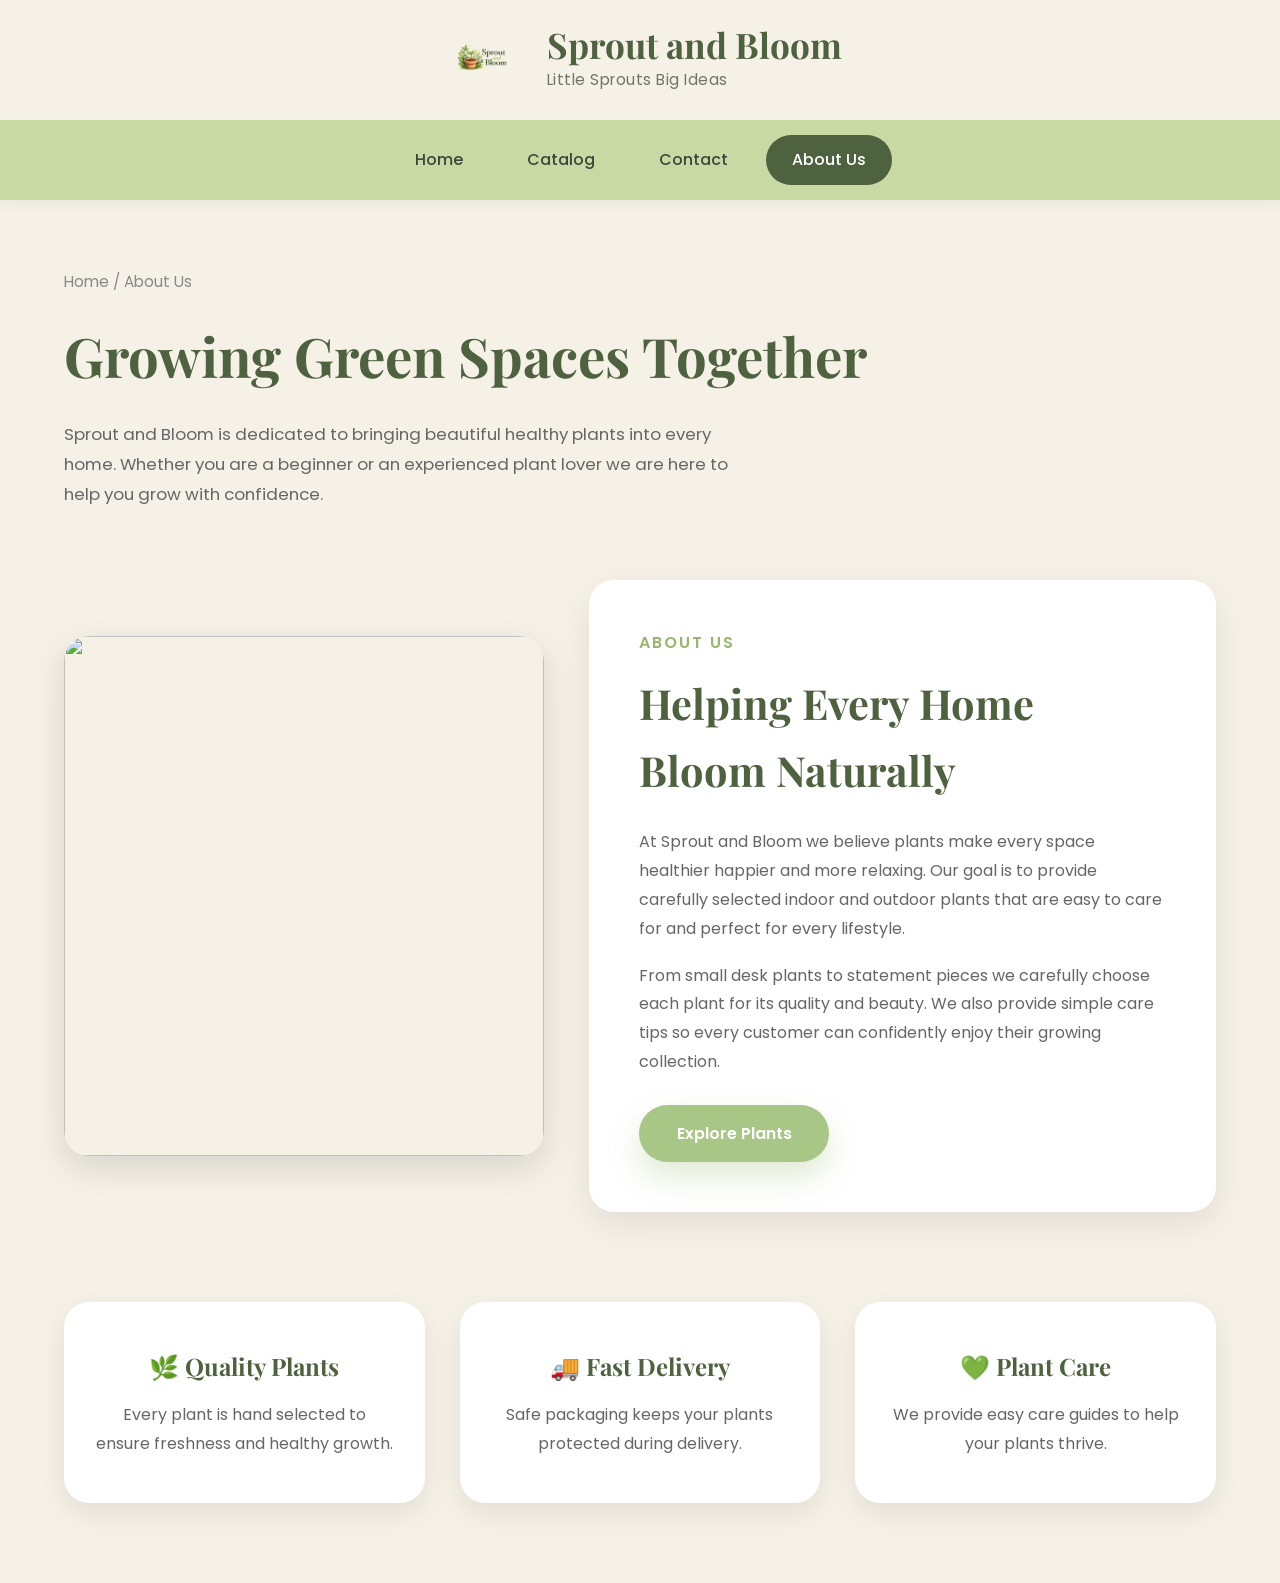
==== about.html @ 748f3b3f "Chaged the layout of about page" ====
<!DOCTYPE html>
<html lang="en">
<head>
    <meta charset="UTF-8">
    <meta name="viewport" content="width=device-width, initial-scale=1.0">
    <title>About Us | Sprout and Bloom</title>
    <link rel="stylesheet" href="about.css">
    <link href="https://fonts.googleapis.com/css2?family=Poppins:wght@300;400;500;600&family=Playfair+Display:wght@600;700&display=swap" rel="stylesheet">
</head>
<body>

<header>
    <div class="top-header">
        <div class="logo">
            <img src="pic/LOGO.png" alt="Sprout and Bloom Logo"> 
            <div>
                <h1>Sprout and Bloom</h1>
                <p>Little Sprouts Big Ideas</p>
            </div>
        </div>
    </div>

    <nav>
        <a href="index.html">Home</a>
        <a href="catalog.html">Catalog</a>
        <a href="contact.html">Contact</a>
        <a href="#" class="active">About Us</a>
    </nav>
</header>

<section class="hero">
    <div class="breadcrumb">
        Home / About Us
    </div>

    <h2>Growing Green Spaces Together</h2>

    <p>
        Sprout and Bloom is dedicated to bringing beautiful healthy plants
        into every home. Whether you are a beginner or an experienced plant
        lover we are here to help you grow with confidence.
    </p>
</section>

<section class="about">

    <div class="image">
        <img src="images/about.jpg" alt="">
    </div>

    <div class="content">
        <span>ABOUT US</span>

        <h2>Helping Every Home Bloom Naturally</h2>

        <p>
            At Sprout and Bloom we believe plants make every space healthier
            happier and more relaxing. Our goal is to provide carefully selected
            indoor and outdoor plants that are easy to care for and perfect for
            every lifestyle.
        </p>

        <p>
            From small desk plants to statement pieces we carefully choose each
            plant for its quality and beauty. We also provide simple care tips
            so every customer can confidently enjoy their growing collection.
        </p>

        <a href="catalog.html" class="btn">
            Explore Plants
        </a>

    </div>

</section>

<section class="features">

    <div class="card">
        <h3>🌿 Quality Plants</h3>
        <p>
            Every plant is hand selected to ensure freshness and healthy growth.
        </p>
    </div>

    <div class="card">
        <h3>🚚 Fast Delivery</h3>
        <p>
            Safe packaging keeps your plants protected during delivery.
        </p>
    </div>

    <div class="card">
        <h3>💚 Plant Care</h3>
        <p>
            We provide easy care guides to help your plants thrive.
        </p>
    </div>

</section>

</body>
</html>
---- about.css ----
/* ========== RESET ========== */
*{
    margin:0;
    padding:0;
    box-sizing:border-box;
}

html{
    scroll-behavior:smooth;
}

body{
    font-family:'Poppins', sans-serif;
    background:#F5F1E7;
    color:#40453B;
    line-height:1.6;
}

a{
    text-decoration:none;
    color:inherit;
}

img{
    display:block;
    max-width:100%;
}

button{
    border:none;
    outline:none;
    cursor:pointer;
    font-family:'Poppins', sans-serif;
}

/* ========== HEADER ========== */
header{
    width:100%;
    position:sticky;
    top:0;
    z-index:1000;
    background:rgba(245,241,231,.95);
    backdrop-filter:blur(10px);
    box-shadow:0 3px 15px rgba(0,0,0,.05);
}

.top-header{
    height:120px;
    display:flex;
    align-items:center;
    justify-content:center;
    padding:0 40px;
}

.logo{
    display:flex;
    align-items:center;
    gap:18px;
}

.logo img{
    width:90px;
    height:auto;
}

.logo h1{
    font-family:'Playfair Display', serif;
    font-size:2.2rem;
    font-weight:700;
    color:#4E6240;
    line-height:1;
}

.logo p{
    margin-top:6px;
    font-size:.95rem;
    color:#6D7764;
    letter-spacing:.5px;
}

/* ========== NAVIGATION ========== */
nav{
    width:100%;
    background:#C9D9A4;
    display:flex;
    justify-content:center;
    align-items:center;
    gap:12px;
    padding:15px 0;
    flex-wrap:wrap;
}

nav a{
    padding:12px 26px;
    border-radius:30px;
    font-weight:500;
    transition:.3s;
    color:#40453B;
}

nav a:hover{
    background:#B5C98C;
}

nav .active{
    background:#4E6240;
    color:#fff;
}

/* ========== HERO ========== */
.hero{
    width:90%;
    max-width:1300px;
    margin:70px auto;
}

.breadcrumb{
    color:#7B7B7B;
    margin-bottom:20px;
    font-size:.95rem;
}

.hero h2{
    font-family:'Playfair Display',serif;
    font-size:3.4rem;
    color:#4E6240;
    margin-bottom:20px;
}

.hero p{
    width:60%;
    color:#666;
    font-size:1.05rem;
    line-height:1.8;
}

.breadcrumb{
    color:#888;
    margin-bottom:18px;
    font-size:.95rem;
}

.about{
    width:90%;
    max-width:1300px;
    margin:60px auto 90px;
    display:grid;
    grid-template-columns:480px 1fr;
    gap:45px;
    align-items:center;
}

.image img{
    width:100%;
    height:520px;
    object-fit:cover;
    border-radius:25px;
    box-shadow:0 10px 30px rgba(0,0,0,.08);
}

.content{
    background:#FFFDF8;
    padding:45px;
    border-radius:25px;
    box-shadow:0 10px 30px rgba(0,0,0,.08);
}

.content span{
    color:#A8C686;
    font-weight:600;
    letter-spacing:2px;
}

.content h2{
    font-family:'Playfair Display',serif;
    font-size:2.5rem;
    color:#4E6240;
    margin:15px 0 25px;
}

.content p{
    color:#666;
    line-height:1.8;
    margin-bottom:18px;
}

.btn{
    display:inline-block;
    margin-top:10px;
    padding:16px 35px;
    background:#A8C686;
    color:white;
    border-radius:40px;
    font-weight:500;
    transition:.3s;
}

.btn:hover{
    background:#8FAE69;
}

.image img{
    width:100%;
    height:520px;
    object-fit:cover;
    border-radius:25px;
    box-shadow:0 12px 35px rgba(0,0,0,.12);
}

.content{
    background:white;
    padding:50px;
    border-radius:25px;
    box-shadow:0 12px 35px rgba(0,0,0,.08);
}

.content span{
    color:#98B76D;
    font-weight:600;
    letter-spacing:2px;
}

.content h2{
    font-family:'Playfair Display',serif;
    font-size:2.6rem;
    margin:15px 0 25px;
    color:#4E6240;
}

.content p{
    color:#666;
    line-height:1.8;
    margin-bottom:18px;
}

.btn{
    display:inline-block;
    margin-top:15px;
    background:#A8C686;
    color:white;
    padding:16px 35px;
    border-radius:40px;
    transition:.3s;
    font-weight:500;
}

.btn:hover{
    background:#8FAE69;
}

.btn{
    display:inline-block;
    width:190px;
    text-align:center;
    padding:16px 22px;
    margin-top:10px;
    border-radius:40px;
    background:#A8C686;
    color:#fff;
    font-size:1rem;
    font-weight:600;
    box-shadow:0 15px 30px rgba(168,198,134,.35);
    transition:.35s;
}

.btn:hover{
    transform:translateY(-4px);
    background:#8FAE69;
    box-shadow:0 18px 35px rgba(143,174,105,.4);
}

/* ========== FEATURES ========== */
.features{
    width:90%;
    max-width:1300px;
    margin:80px auto;
    display:grid;
    grid-template-columns:repeat(3,1fr);
    gap:35px;
}

.card{
    background:white;
    border-radius:25px;
    padding:45px 30px;
    text-align:center;
    box-shadow:0 10px 30px rgba(0,0,0,.08);
    transition:.3s;
}

.card:hover{
    transform:translateY(-8px);
}

.card h3{
    color:#4E6240;
    font-size:1.5rem;
    margin-bottom:15px;
    font-family:'Playfair Display',serif;
}

.card p{
    color:#666;
    line-height:1.8;
}

@media(max-width:900px){

.about{
    grid-template-columns:1fr;
}

.hero p{
    width:100%;
}

.features{
    grid-template-columns:1fr;
}

.content{
    padding:35px;
}

.hero h2{
    font-size:2.6rem;
}

.content h2{
    font-size:2.2rem;
}

}
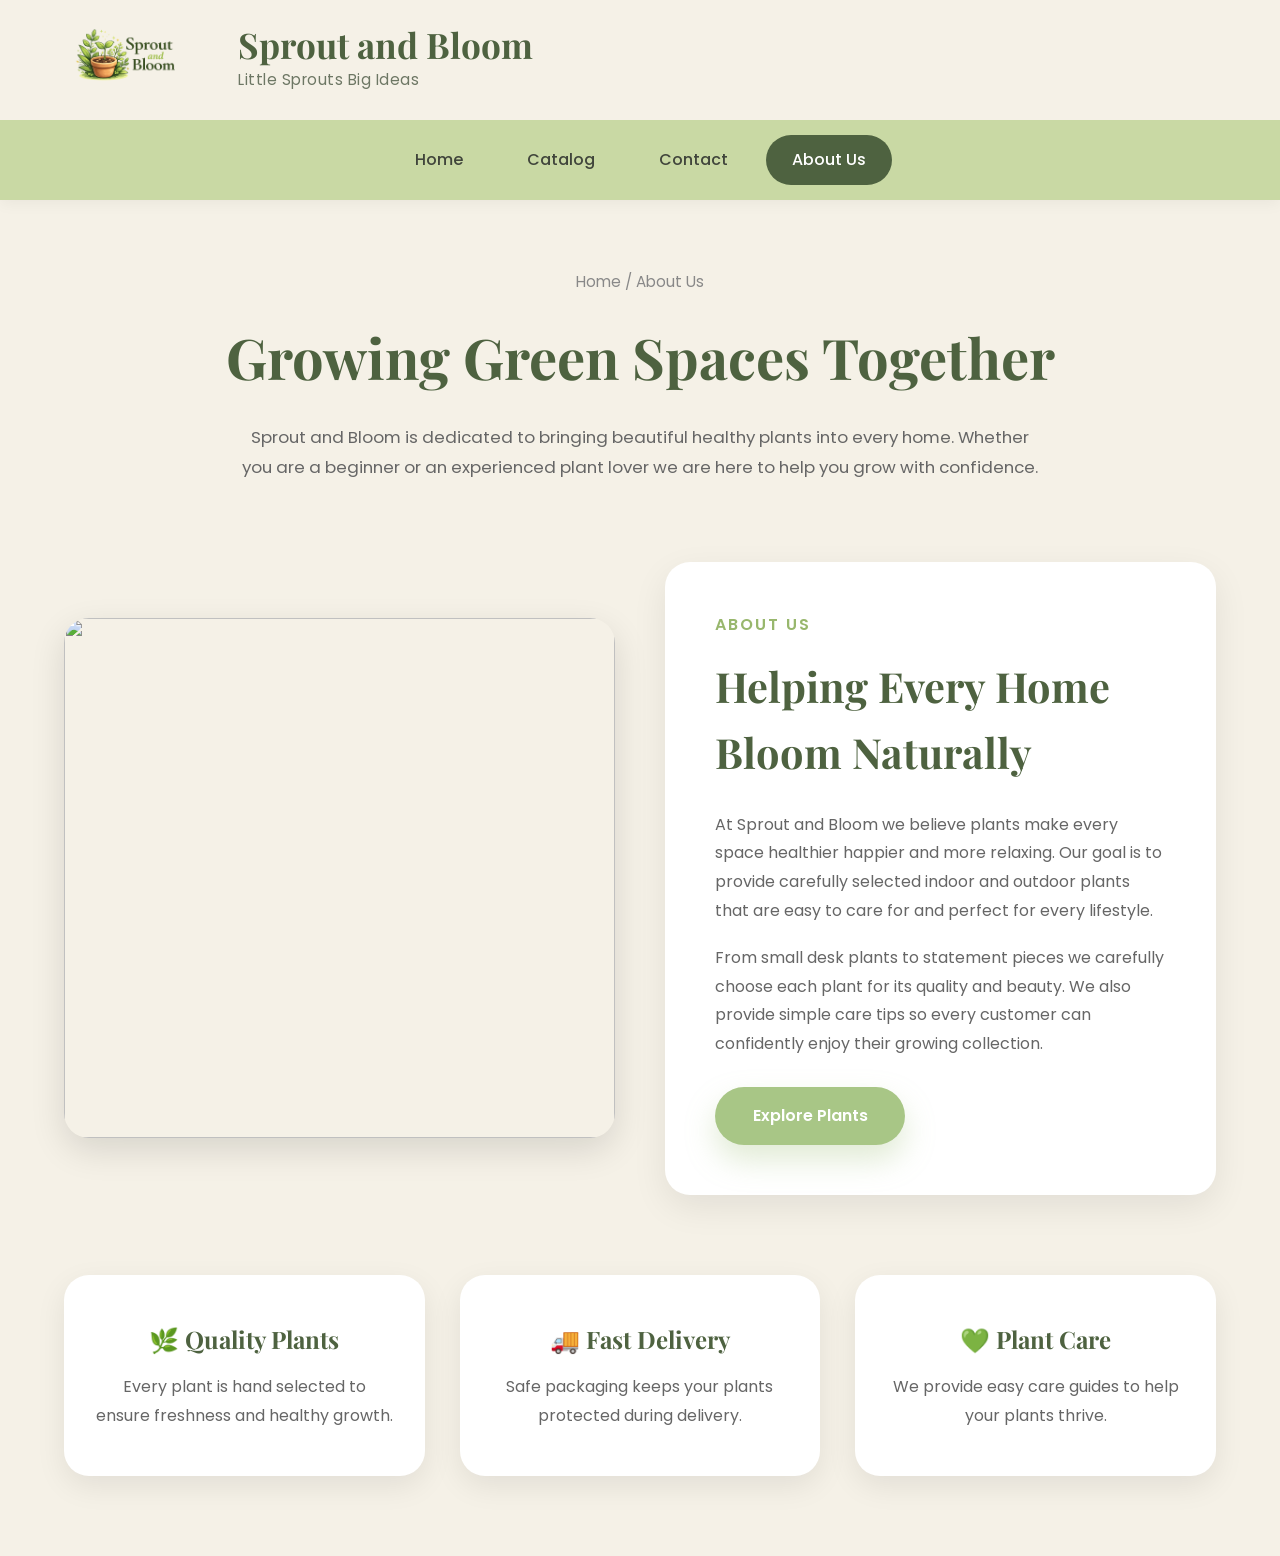
==== commit ffcecd41: "resave" ====
--- a/about.html
+++ b/about.html
@@ -24,8 +24,9 @@
         <a href="index.html">Home</a>
         <a href="catalog.html">Catalog</a>
         <a href="contact.html">Contact</a>
-        <a href="#" class="active">About Us</a>
+        <a href="about.html" class="active">About Us</a>
     </nav>
+    
 </header>
 
 <section class="hero">
--- a/about.css
+++ b/about.css
@@ -44,12 +44,13 @@
     box-shadow:0 3px 15px rgba(0,0,0,.05);
 }
 
-.top-header{
-    height:120px;
-    display:flex;
-    align-items:center;
-    justify-content:center;
-    padding:0 40px;
+.top-header {               /* adjusted the logo size */
+    height: 120px;          
+    display: flex;
+    align-items: center;
+    justify-content: space-between;
+    overflow: hidden;       
+    padding: 0 40px;
 }
 
 .logo{
@@ -58,9 +59,9 @@
     gap:18px;
 }
 
-.logo img{
-    width:90px;
-    height:auto;
+.logo img {  /* adjusted the logo size */
+    width: 180px;
+    height: auto;
 }
 
 .logo h1{
@@ -110,25 +111,21 @@
 /* ========== HERO ========== */
 .hero{
     width:90%;
-    max-width:1300px;
+    max-width:1200px;
     margin:70px auto;
-}
-
-.breadcrumb{
-    color:#7B7B7B;
-    margin-bottom:20px;
-    font-size:.95rem;
+    text-align:center;
 }
 
 .hero h2{
     font-family:'Playfair Display',serif;
-    font-size:3.4rem;
+    font-size:3.5rem;
     color:#4E6240;
     margin-bottom:20px;
 }
 
 .hero p{
-    width:60%;
+    width:70%;
+    margin:auto;
     color:#666;
     font-size:1.05rem;
     line-height:1.8;
@@ -143,60 +140,11 @@
 .about{
     width:90%;
     max-width:1300px;
-    margin:60px auto 90px;
+    margin:80px auto;
     display:grid;
-    grid-template-columns:480px 1fr;
-    gap:45px;
+    grid-template-columns:1fr 1fr;
+    gap:50px;
     align-items:center;
-}
-
-.image img{
-    width:100%;
-    height:520px;
-    object-fit:cover;
-    border-radius:25px;
-    box-shadow:0 10px 30px rgba(0,0,0,.08);
-}
-
-.content{
-    background:#FFFDF8;
-    padding:45px;
-    border-radius:25px;
-    box-shadow:0 10px 30px rgba(0,0,0,.08);
-}
-
-.content span{
-    color:#A8C686;
-    font-weight:600;
-    letter-spacing:2px;
-}
-
-.content h2{
-    font-family:'Playfair Display',serif;
-    font-size:2.5rem;
-    color:#4E6240;
-    margin:15px 0 25px;
-}
-
-.content p{
-    color:#666;
-    line-height:1.8;
-    margin-bottom:18px;
-}
-
-.btn{
-    display:inline-block;
-    margin-top:10px;
-    padding:16px 35px;
-    background:#A8C686;
-    color:white;
-    border-radius:40px;
-    font-weight:500;
-    transition:.3s;
-}
-
-.btn:hover{
-    background:#8FAE69;
 }
 
 .image img{
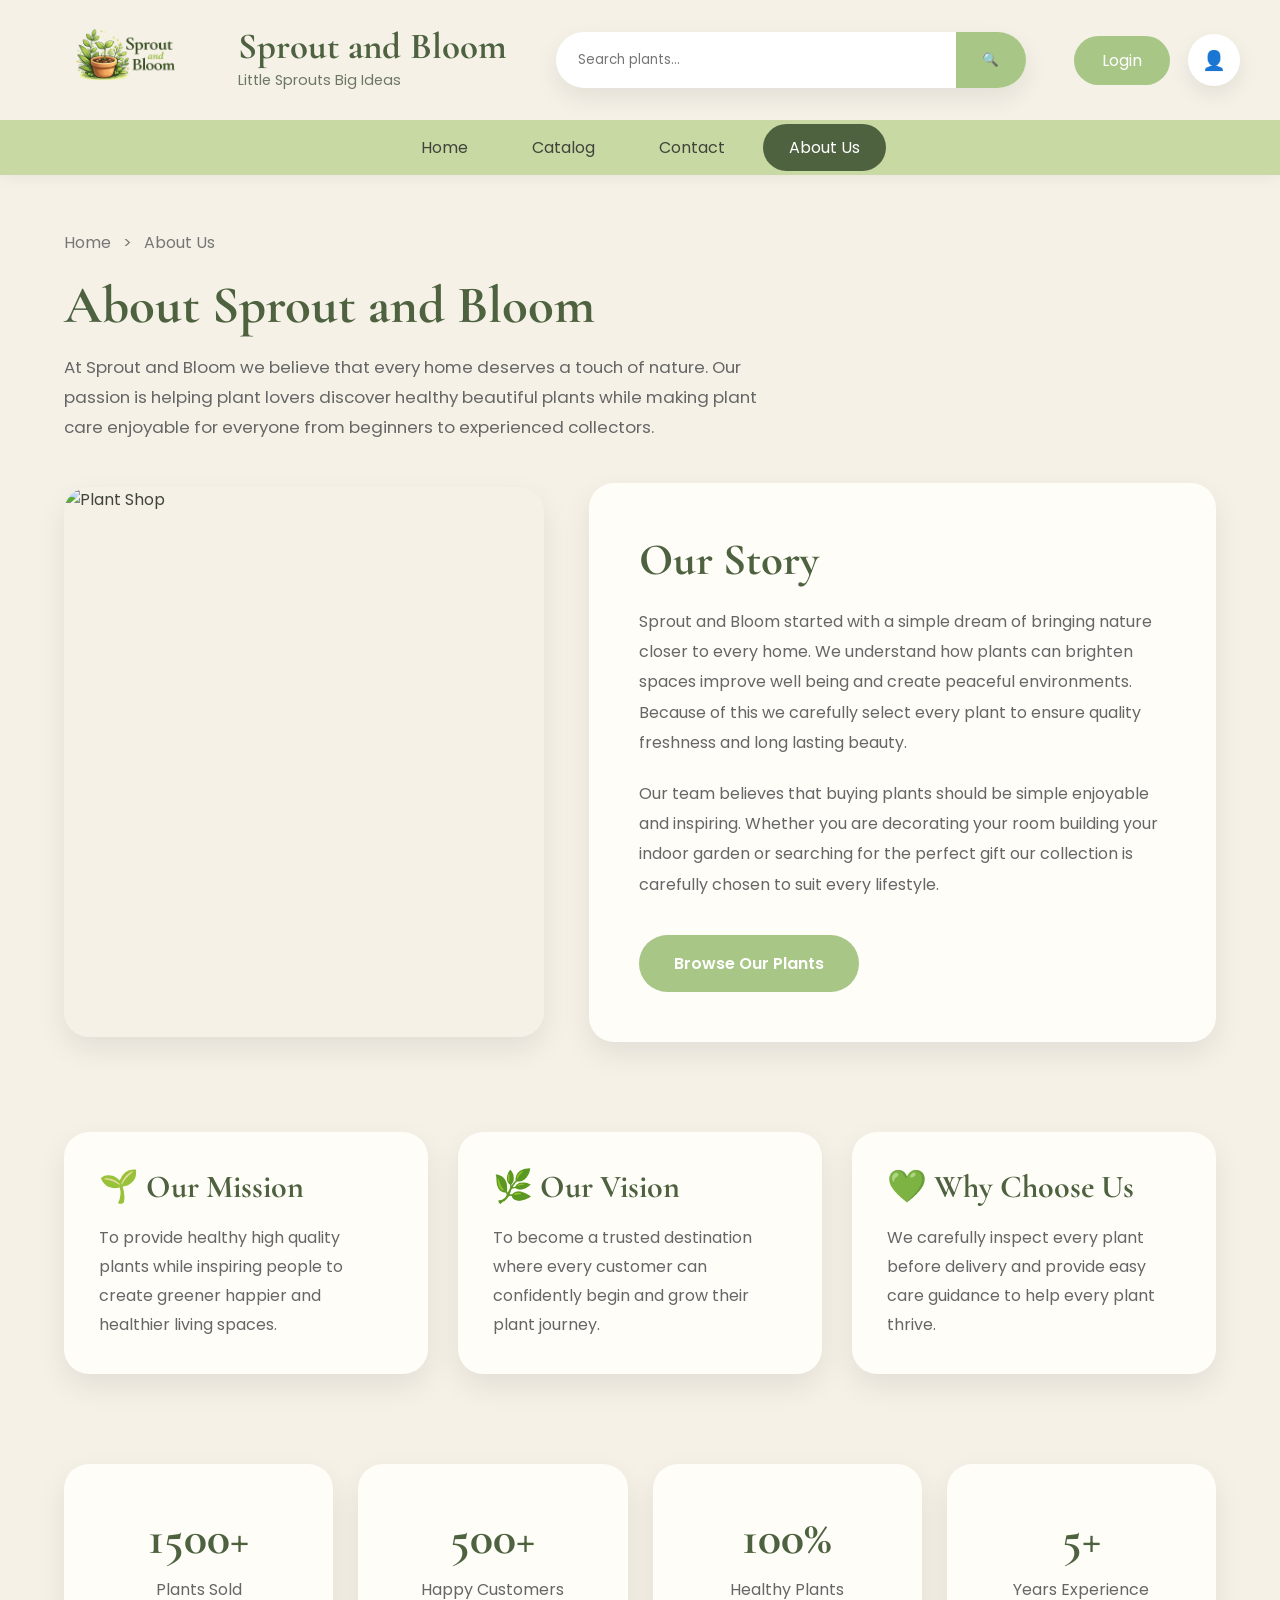
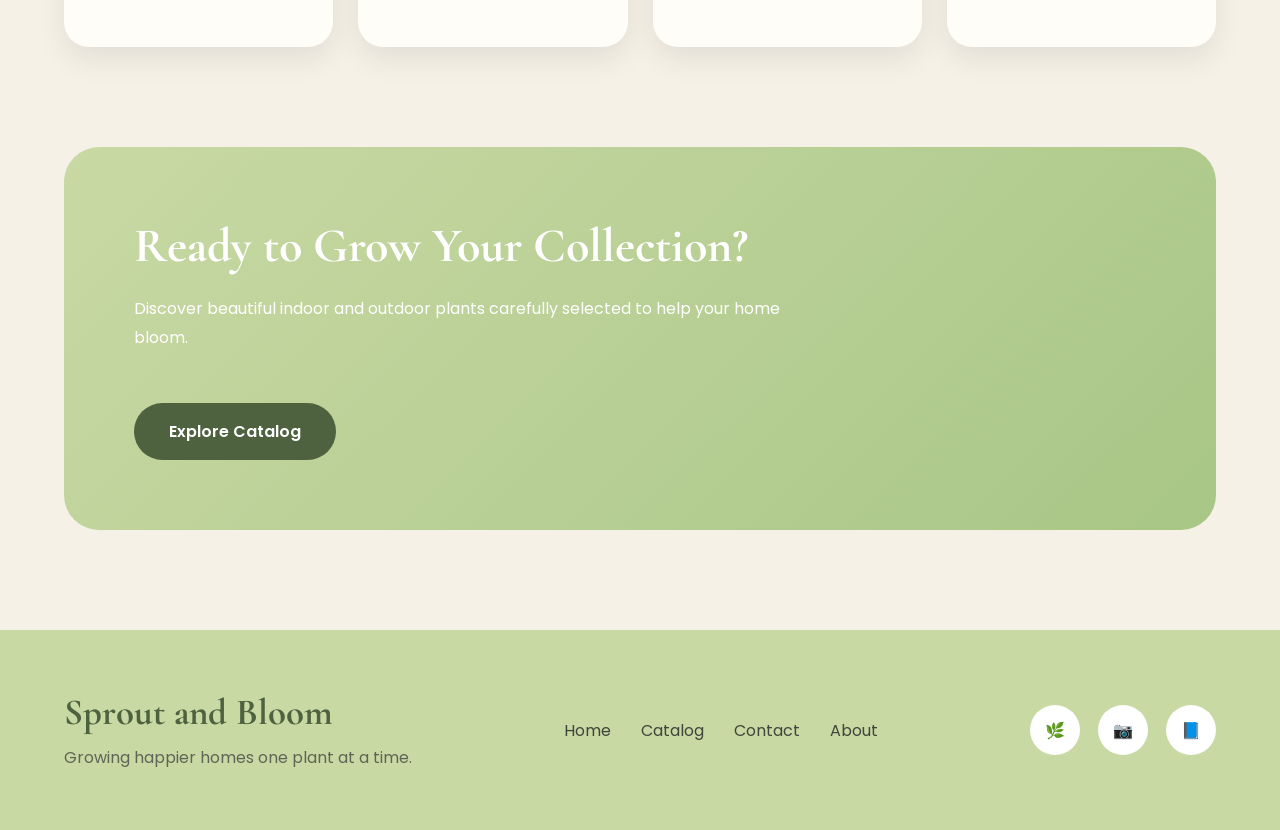
==== commit 5c5ca341: "edited the about us" ====
--- a/about.html
+++ b/about.html
@@ -1,104 +1,268 @@
 <!DOCTYPE html>
 <html lang="en">
 <head>
-    <meta charset="UTF-8">
-    <meta name="viewport" content="width=device-width, initial-scale=1.0">
-    <title>About Us | Sprout and Bloom</title>
-    <link rel="stylesheet" href="about.css">
-    <link href="https://fonts.googleapis.com/css2?family=Poppins:wght@300;400;500;600&family=Playfair+Display:wght@600;700&display=swap" rel="stylesheet">
+<meta charset="UTF-8">
+<meta name="viewport" content="width=device-width, initial-scale=1.0">
+
+<title>About Us | Sprout and Bloom</title>
+
+<link rel="preconnect" href="https://fonts.googleapis.com">
+<link rel="preconnect" href="https://fonts.gstatic.com" crossorigin>
+
+<link href="https://fonts.googleapis.com/css2?family=Cormorant+Garamond:wght@400;500;600;700&family=Poppins:wght@300;400;500;600&display=swap" rel="stylesheet">
+
+<link rel="stylesheet" href="about.css">
 </head>
+
 <body>
 
 <header>
-    <div class="top-header">
-        <div class="logo">
-            <img src="pic/LOGO.png" alt="Sprout and Bloom Logo"> 
-            <div>
-                <h1>Sprout and Bloom</h1>
-                <p>Little Sprouts Big Ideas</p>
-            </div>
-        </div>
-    </div>
-
-    <nav>
-        <a href="index.html">Home</a>
-        <a href="catalog.html">Catalog</a>
-        <a href="contact.html">Contact</a>
-        <a href="about.html" class="active">About Us</a>
-    </nav>
-    
+
+<div class="top-header">
+
+<div class="logo-section">
+<img src="pic/LOGO.png" alt="Logo">
+
+<div class="logo-text">
+<h1>Sprout and Bloom</h1>
+<p>Little Sprouts Big Ideas</p>
+</div>
+</div>
+
+<div class="search-container">
+<input type="text" placeholder="Search plants...">
+<button>🔍</button>
+</div>
+
+<div class="user-actions">
+<a href="#">Login</a>
+<button class="profile-btn">👤</button>
+</div>
+
+</div>
+
+<nav>
+
+<ul>
+
+<li><a href="index.html">Home</a></li>
+<li><a href="catalog.html">Catalog</a></li>
+<li><a href="contact.html">Contact</a></li>
+<li><a href="about.html" class="active">About Us</a></li>
+
+</ul>
+
+</nav>
+
 </header>
 
-<section class="hero">
-    <div class="breadcrumb">
-        Home / About Us
-    </div>
-
-    <h2>Growing Green Spaces Together</h2>
-
-    <p>
-        Sprout and Bloom is dedicated to bringing beautiful healthy plants
-        into every home. Whether you are a beginner or an experienced plant
-        lover we are here to help you grow with confidence.
-    </p>
-</section>
-
-<section class="about">
-
-    <div class="image">
-        <img src="images/about.jpg" alt="">
-    </div>
-
-    <div class="content">
-        <span>ABOUT US</span>
-
-        <h2>Helping Every Home Bloom Naturally</h2>
-
-        <p>
-            At Sprout and Bloom we believe plants make every space healthier
-            happier and more relaxing. Our goal is to provide carefully selected
-            indoor and outdoor plants that are easy to care for and perfect for
-            every lifestyle.
-        </p>
-
-        <p>
-            From small desk plants to statement pieces we carefully choose each
-            plant for its quality and beauty. We also provide simple care tips
-            so every customer can confidently enjoy their growing collection.
-        </p>
-
-        <a href="catalog.html" class="btn">
-            Explore Plants
-        </a>
-
-    </div>
-
-</section>
-
-<section class="features">
-
-    <div class="card">
-        <h3>🌿 Quality Plants</h3>
-        <p>
-            Every plant is hand selected to ensure freshness and healthy growth.
-        </p>
-    </div>
-
-    <div class="card">
-        <h3>🚚 Fast Delivery</h3>
-        <p>
-            Safe packaging keeps your plants protected during delivery.
-        </p>
-    </div>
-
-    <div class="card">
-        <h3>💚 Plant Care</h3>
-        <p>
-            We provide easy care guides to help your plants thrive.
-        </p>
-    </div>
-
-</section>
+<section class="catalog-header">
+
+<div class="breadcrumb">
+<a href="index.html">Home</a>
+>
+<span>About Us</span>
+</div>
+
+<h1>About Sprout and Bloom</h1>
+
+<p class="catalog-description">
+
+At Sprout and Bloom we believe that every home deserves a touch of nature. Our passion is helping plant lovers discover healthy beautiful plants while making plant care enjoyable for everyone from beginners to experienced collectors.
+
+</p>
+
+</section>
+
+<section class="about-layout">
+
+<div class="about-image">
+
+<img src="pic/about.jpg" alt="Plant Shop">
+
+</div>
+
+<div class="about-content">
+
+<h2>Our Story</h2>
+
+<p>
+
+Sprout and Bloom started with a simple dream of bringing nature closer to every home. We understand how plants can brighten spaces improve well being and create peaceful environments. Because of this we carefully select every plant to ensure quality freshness and long lasting beauty.
+
+</p>
+
+<p>
+
+Our team believes that buying plants should be simple enjoyable and inspiring. Whether you are decorating your room building your indoor garden or searching for the perfect gift our collection is carefully chosen to suit every lifestyle.
+
+</p>
+
+<a href="catalog.html" class="view-btn">
+
+Browse Our Plants
+
+</a>
+
+</div>
+
+</section>
+
+<section class="values">
+
+<div class="product-card">
+
+<div class="product-info">
+
+<h3>🌱 Our Mission</h3>
+
+<p>
+
+To provide healthy high quality plants while inspiring people to create greener happier and healthier living spaces.
+
+</p>
+
+</div>
+
+</div>
+
+<div class="product-card">
+
+<div class="product-info">
+
+<h3>🌿 Our Vision</h3>
+
+<p>
+
+To become a trusted destination where every customer can confidently begin and grow their plant journey.
+
+</p>
+
+</div>
+
+</div>
+
+<div class="product-card">
+
+<div class="product-info">
+
+<h3>💚 Why Choose Us</h3>
+
+<p>
+
+We carefully inspect every plant before delivery and provide easy care guidance to help every plant thrive.
+
+</p>
+
+</div>
+
+</div>
+
+</section>
+
+<section class="statistics">
+
+<div class="stat">
+
+<h2>1500+</h2>
+
+<p>Plants Sold</p>
+
+</div>
+
+<div class="stat">
+
+<h2>500+</h2>
+
+<p>Happy Customers</p>
+
+</div>
+
+<div class="stat">
+
+<h2>100%</h2>
+
+<p>Healthy Plants</p>
+
+</div>
+
+<div class="stat">
+
+<h2>5+</h2>
+
+<p>Years Experience</p>
+
+</div>
+
+</section>
+
+<section class="newsletter">
+
+<div class="newsletter-content">
+
+<h2>Ready to Grow Your Collection?</h2>
+
+<p>
+
+Discover beautiful indoor and outdoor plants carefully selected to help your home bloom.
+
+</p>
+
+<div class="newsletter-form">
+
+<a href="catalog.html" class="view-btn">
+
+Explore Catalog
+
+</a>
+
+</div>
+
+</div>
+
+</section>
+
+<footer>
+
+<div class="footer-content">
+
+<div class="footer-brand">
+
+<h2>Sprout and Bloom</h2>
+
+<p>
+
+Growing happier homes one plant at a time.
+
+</p>
+
+</div>
+
+<div class="footer-links">
+
+<a href="index.html">Home</a>
+
+<a href="catalog.html">Catalog</a>
+
+<a href="contact.html">Contact</a>
+
+<a href="about.html">About</a>
+
+</div>
+
+<div class="socials">
+
+<a href="#">🌿</a>
+
+<a href="#">📷</a>
+
+<a href="#">📘</a>
+
+</div>
+
+</div>
+
+</footer>
 
 </body>
 </html>
--- a/about.css
+++ b/about.css
@@ -1,4 +1,7 @@
-/* ========== RESET ========== */
+/* ==========================================
+   RESET
+========================================== */
+
 *{
     margin:0;
     padding:0;
@@ -10,10 +13,9 @@
 }
 
 body{
-    font-family:'Poppins', sans-serif;
+    font-family:'Poppins',sans-serif;
     background:#F5F1E7;
     color:#40453B;
-    line-height:1.6;
 }
 
 a{
@@ -28,12 +30,18 @@
 
 button{
     border:none;
-    outline:none;
     cursor:pointer;
-    font-family:'Poppins', sans-serif;
-}
-
-/* ========== HEADER ========== */
+    font-family:'Poppins',sans-serif;
+}
+
+input{
+    font-family:'Poppins',sans-serif;
+}
+
+/* ==========================================
+   HEADER
+========================================== */
+
 header{
     width:100%;
     position:sticky;
@@ -44,238 +52,639 @@
     box-shadow:0 3px 15px rgba(0,0,0,.05);
 }
 
-.top-header {               /* adjusted the logo size */
-    height: 120px;          
-    display: flex;
-    align-items: center;
-    justify-content: space-between;
-    overflow: hidden;       
-    padding: 0 40px;
-}
-
-.logo{
-    display:flex;
+/* ---------- Top Header ---------- */
+
+.top-header{
+
+    height:120px;
+
+    display:flex;
+
     align-items:center;
+
+    justify-content:space-between;
+
+    padding:0 40px;
+
+}
+
+.logo-section{
+
+    display:flex;
+
+    align-items:center;
+
     gap:18px;
-}
-
-.logo img {  /* adjusted the logo size */
-    width: 180px;
-    height: auto;
-}
-
-.logo h1{
-    font-family:'Playfair Display', serif;
-    font-size:2.2rem;
-    font-weight:700;
-    color:#4E6240;
+
+}
+
+.logo-section img{
+
+    width:180px;
+
+    height:auto;
+
+}
+
+.logo-text h1{
+
+    font-family:'Cormorant Garamond',serif;
+
+    font-size:2.3rem;
+
+    color:#4E6240;
+
     line-height:1;
-}
-
-.logo p{
-    margin-top:6px;
-    font-size:.95rem;
+
+}
+
+.logo-text p{
+
+    margin-top:5px;
+
     color:#6D7764;
-    letter-spacing:.5px;
-}
-
-/* ========== NAVIGATION ========== */
+
+    font-size:.9rem;
+
+}
+
+/* ---------- Search ---------- */
+
+.search-container{
+
+    width:470px;
+
+    height:56px;
+
+    background:white;
+
+    border-radius:40px;
+
+    display:flex;
+
+    overflow:hidden;
+
+    box-shadow:0 10px 25px rgba(0,0,0,.08);
+
+}
+
+.search-container input{
+
+    flex:1;
+
+    border:none;
+
+    outline:none;
+
+    background:transparent;
+
+    padding:0 22px;
+
+}
+
+.search-container button{
+
+    width:70px;
+
+    background:#A8C686;
+
+    color:white;
+
+    transition:.3s;
+
+}
+
+.search-container button:hover{
+
+    background:#8FAE69;
+
+}
+
+/* ---------- User ---------- */
+
+.user-actions{
+
+    display:flex;
+
+    align-items:center;
+
+    gap:18px;
+
+}
+
+.user-actions a{
+
+    background:#A8C686;
+
+    color:white;
+
+    padding:12px 28px;
+
+    border-radius:30px;
+
+    transition:.3s;
+
+}
+
+.user-actions a:hover{
+
+    background:#8FAE69;
+
+}
+
+.profile-btn{
+
+    width:52px;
+
+    height:52px;
+
+    border-radius:50%;
+
+    background:white;
+
+    box-shadow:0 8px 20px rgba(0,0,0,.08);
+
+    color:#4E6240;
+
+    font-size:1.2rem;
+
+}
+
+/* ==========================================
+   NAVIGATION
+========================================== */
+
 nav{
+
+    background:#C9D9A4;
+
+}
+
+nav ul{
+
+    width:90%;
+
+    max-width:1400px;
+
+    margin:auto;
+
+    display:flex;
+
+    justify-content:center;
+
+    gap:12px;
+
+    list-style:none;
+
+    padding:15px 0;
+
+}
+
+nav a{
+
+    padding:12px 26px;
+
+    border-radius:30px;
+
+    transition:.3s;
+
+}
+
+nav a:hover{
+
+    background:#B5C98C;
+
+}
+
+nav .active{
+
+    background:#4E6240;
+
+    color:white;
+
+}
+
+/* ==========================================
+   HERO
+========================================== */
+
+.catalog-header{
+
+    width:90%;
+
+    max-width:1400px;
+
+    margin:55px auto 40px;
+
+}
+
+.breadcrumb{
+
+    display:flex;
+
+    gap:12px;
+
+    color:#777;
+
+    margin-bottom:18px;
+
+}
+
+.catalog-header h1{
+
+    font-family:'Cormorant Garamond',serif;
+
+    font-size:3.3rem;
+
+    color:#4E6240;
+
+    margin-bottom:15px;
+
+}
+
+.catalog-description{
+
+    max-width:700px;
+
+    color:#666;
+
+    line-height:1.8;
+
+    font-size:1.05rem;
+
+}
+
+/* ==========================================
+   ABOUT SECTION
+========================================== */
+
+.about-layout{
+
+    width:90%;
+
+    max-width:1400px;
+
+    margin:20px auto 90px;
+
+    display:grid;
+
+    grid-template-columns:480px 1fr;
+
+    gap:45px;
+
+    align-items:center;
+
+}
+
+.about-image img{
+
     width:100%;
+
+    height:550px;
+
+    object-fit:cover;
+
+    border-radius:25px;
+
+    box-shadow:0 12px 30px rgba(0,0,0,.08);
+
+}
+
+.about-content{
+
+    background:#FFFDF8;
+
+    padding:50px;
+
+    border-radius:25px;
+
+    box-shadow:0 12px 30px rgba(0,0,0,.08);
+
+}
+
+.about-content h2{
+
+    font-family:'Cormorant Garamond',serif;
+
+    font-size:2.8rem;
+
+    color:#4E6240;
+
+    margin-bottom:20px;
+
+}
+
+.about-content p{
+
+    color:#666;
+
+    line-height:1.9;
+
+    margin-bottom:20px;
+
+    font-size:1rem;
+
+}
+
+.view-btn{
+
+    display:inline-block;
+
+    margin-top:15px;
+
+    padding:16px 35px;
+
+    background:#A8C686;
+
+    color:white;
+
+    border-radius:30px;
+
+    font-weight:600;
+
+    transition:.3s;
+
+}
+
+.view-btn:hover{
+
+    background:#8FAE69;
+
+}
+
+/* ==========================================
+   VALUES SECTION
+========================================== */
+
+.values{
+    width:90%;
+    max-width:1400px;
+    margin:0 auto 90px;
+    display:grid;
+    grid-template-columns:repeat(3,1fr);
+    gap:30px;
+}
+
+.product-card{
+    background:#FFFDF8;
+    border-radius:25px;
+    overflow:hidden;
+    box-shadow:0 12px 30px rgba(0,0,0,.08);
+    transition:.35s ease;
+}
+
+.product-card:hover{
+    transform:translateY(-10px);
+    box-shadow:0 20px 45px rgba(0,0,0,.15);
+}
+
+.product-info{
+    padding:35px;
+}
+
+.product-info h3{
+    font-family:'Cormorant Garamond',serif;
+    font-size:2rem;
+    color:#4E6240;
+    margin-bottom:18px;
+}
+
+.product-info p{
+    color:#666;
+    line-height:1.8;
+}
+
+/* ==========================================
+   STATISTICS
+========================================== */
+
+.statistics{
+    width:90%;
+    max-width:1400px;
+    margin:0 auto 100px;
+    display:grid;
+    grid-template-columns:repeat(4,1fr);
+    gap:25px;
+}
+
+.stat{
+    background:#FFFDF8;
+    border-radius:25px;
+    padding:45px 20px;
+    text-align:center;
+    box-shadow:0 12px 30px rgba(0,0,0,.08);
+    transition:.3s;
+}
+
+.stat:hover{
+    transform:translateY(-8px);
+}
+
+.stat h2{
+    font-family:'Cormorant Garamond',serif;
+    font-size:3rem;
+    color:#4E6240;
+    margin-bottom:10px;
+}
+
+.stat p{
+    color:#666;
+    font-size:1rem;
+}
+
+/* ==========================================
+   NEWSLETTER / CALL TO ACTION
+========================================== */
+
+.newsletter{
+    width:90%;
+    max-width:1400px;
+    margin:0 auto 100px;
+    background:linear-gradient(135deg,#C9D9A4,#A8C686);
+    border-radius:35px;
+    padding:70px;
+    color:white;
+}
+
+.newsletter-content{
+    max-width:700px;
+}
+
+.newsletter h2{
+    font-family:'Cormorant Garamond',serif;
+    font-size:3rem;
+    margin-bottom:20px;
+}
+
+.newsletter p{
+    line-height:1.8;
+    margin-bottom:35px;
+}
+
+.newsletter .view-btn{
+    background:#4E6240;
+}
+
+.newsletter .view-btn:hover{
+    background:#394631;
+}
+
+/* ==========================================
+   FOOTER
+========================================== */
+
+footer{
     background:#C9D9A4;
+    margin-top:70px;
+}
+
+.footer-content{
+    width:90%;
+    max-width:1400px;
+    margin:auto;
+    padding:60px 0;
+    display:flex;
+    justify-content:space-between;
+    align-items:center;
+    gap:40px;
+}
+
+.footer-brand h2{
+    font-family:'Cormorant Garamond',serif;
+    font-size:2.3rem;
+    color:#4E6240;
+    margin-bottom:10px;
+}
+
+.footer-brand p{
+    color:#5D6656;
+}
+
+.footer-links{
+    display:flex;
+    gap:30px;
+    flex-wrap:wrap;
+}
+
+.footer-links a{
+    transition:.3s;
+}
+
+.footer-links a:hover{
+    color:white;
+}
+
+.socials{
+    display:flex;
+    gap:18px;
+}
+
+.socials a{
+    width:50px;
+    height:50px;
+    border-radius:50%;
+    background:white;
     display:flex;
     justify-content:center;
     align-items:center;
-    gap:12px;
-    padding:15px 0;
-    flex-wrap:wrap;
-}
-
-nav a{
-    padding:12px 26px;
-    border-radius:30px;
-    font-weight:500;
+    color:#4E6240;
     transition:.3s;
-    color:#40453B;
-}
-
-nav a:hover{
-    background:#B5C98C;
-}
-
-nav .active{
-    background:#4E6240;
-    color:#fff;
-}
-
-/* ========== HERO ========== */
-.hero{
-    width:90%;
-    max-width:1200px;
-    margin:70px auto;
-    text-align:center;
-}
-
-.hero h2{
-    font-family:'Playfair Display',serif;
-    font-size:3.5rem;
-    color:#4E6240;
-    margin-bottom:20px;
-}
-
-.hero p{
-    width:70%;
-    margin:auto;
-    color:#666;
-    font-size:1.05rem;
-    line-height:1.8;
-}
-
-.breadcrumb{
-    color:#888;
-    margin-bottom:18px;
-    font-size:.95rem;
-}
-
-.about{
-    width:90%;
-    max-width:1300px;
-    margin:80px auto;
-    display:grid;
-    grid-template-columns:1fr 1fr;
-    gap:50px;
-    align-items:center;
-}
-
-.image img{
-    width:100%;
-    height:520px;
-    object-fit:cover;
-    border-radius:25px;
-    box-shadow:0 12px 35px rgba(0,0,0,.12);
-}
-
-.content{
-    background:white;
-    padding:50px;
-    border-radius:25px;
-    box-shadow:0 12px 35px rgba(0,0,0,.08);
-}
-
-.content span{
-    color:#98B76D;
-    font-weight:600;
-    letter-spacing:2px;
-}
-
-.content h2{
-    font-family:'Playfair Display',serif;
-    font-size:2.6rem;
-    margin:15px 0 25px;
-    color:#4E6240;
-}
-
-.content p{
-    color:#666;
-    line-height:1.8;
-    margin-bottom:18px;
-}
-
-.btn{
-    display:inline-block;
-    margin-top:15px;
+}
+
+.socials a:hover{
     background:#A8C686;
     color:white;
-    padding:16px 35px;
-    border-radius:40px;
-    transition:.3s;
-    font-weight:500;
-}
-
-.btn:hover{
-    background:#8FAE69;
-}
-
-.btn{
-    display:inline-block;
-    width:190px;
+    transform:translateY(-4px);
+}
+
+/* ==========================================
+   RESPONSIVE
+========================================== */
+
+@media(max-width:1200px){
+
+.about-layout{
+    grid-template-columns:420px 1fr;
+}
+
+.values{
+    grid-template-columns:repeat(2,1fr);
+}
+
+.statistics{
+    grid-template-columns:repeat(2,1fr);
+}
+
+}
+
+@media(max-width:900px){
+
+.top-header{
+    flex-direction:column;
+    gap:20px;
+    height:auto;
+    padding:25px;
+}
+
+.search-container{
+    width:100%;
+}
+
+.about-layout{
+    grid-template-columns:1fr;
+}
+
+.about-image img{
+    height:420px;
+}
+
+.values{
+    grid-template-columns:1fr;
+}
+
+.statistics{
+    grid-template-columns:1fr;
+}
+
+.footer-content{
+    flex-direction:column;
     text-align:center;
-    padding:16px 22px;
-    margin-top:10px;
-    border-radius:40px;
-    background:#A8C686;
-    color:#fff;
-    font-size:1rem;
-    font-weight:600;
-    box-shadow:0 15px 30px rgba(168,198,134,.35);
-    transition:.35s;
-}
-
-.btn:hover{
-    transform:translateY(-4px);
-    background:#8FAE69;
-    box-shadow:0 18px 35px rgba(143,174,105,.4);
-}
-
-/* ========== FEATURES ========== */
-.features{
-    width:90%;
-    max-width:1300px;
-    margin:80px auto;
-    display:grid;
-    grid-template-columns:repeat(3,1fr);
-    gap:35px;
-}
-
-.card{
-    background:white;
-    border-radius:25px;
+}
+
+.newsletter{
     padding:45px 30px;
-    text-align:center;
-    box-shadow:0 10px 30px rgba(0,0,0,.08);
-    transition:.3s;
-}
-
-.card:hover{
-    transform:translateY(-8px);
-}
-
-.card h3{
-    color:#4E6240;
-    font-size:1.5rem;
-    margin-bottom:15px;
-    font-family:'Playfair Display',serif;
-}
-
-.card p{
-    color:#666;
-    line-height:1.8;
-}
-
-@media(max-width:900px){
-
-.about{
-    grid-template-columns:1fr;
-}
-
-.hero p{
-    width:100%;
-}
-
-.features{
-    grid-template-columns:1fr;
-}
-
-.content{
+}
+
+.newsletter h2{
+    font-size:2.4rem;
+}
+
+}
+
+@media(max-width:700px){
+
+nav ul{
+    flex-wrap:wrap;
+}
+
+.catalog-header h1{
+    font-size:2.4rem;
+}
+
+.about-content{
     padding:35px;
 }
 
-.hero h2{
-    font-size:2.6rem;
-}
-
-.content h2{
+.about-content h2{
     font-size:2.2rem;
 }
 
+.logo-section img{
+    width:130px;
+}
+
+.logo-text h1{
+    font-size:1.8rem;
+}
+
 }
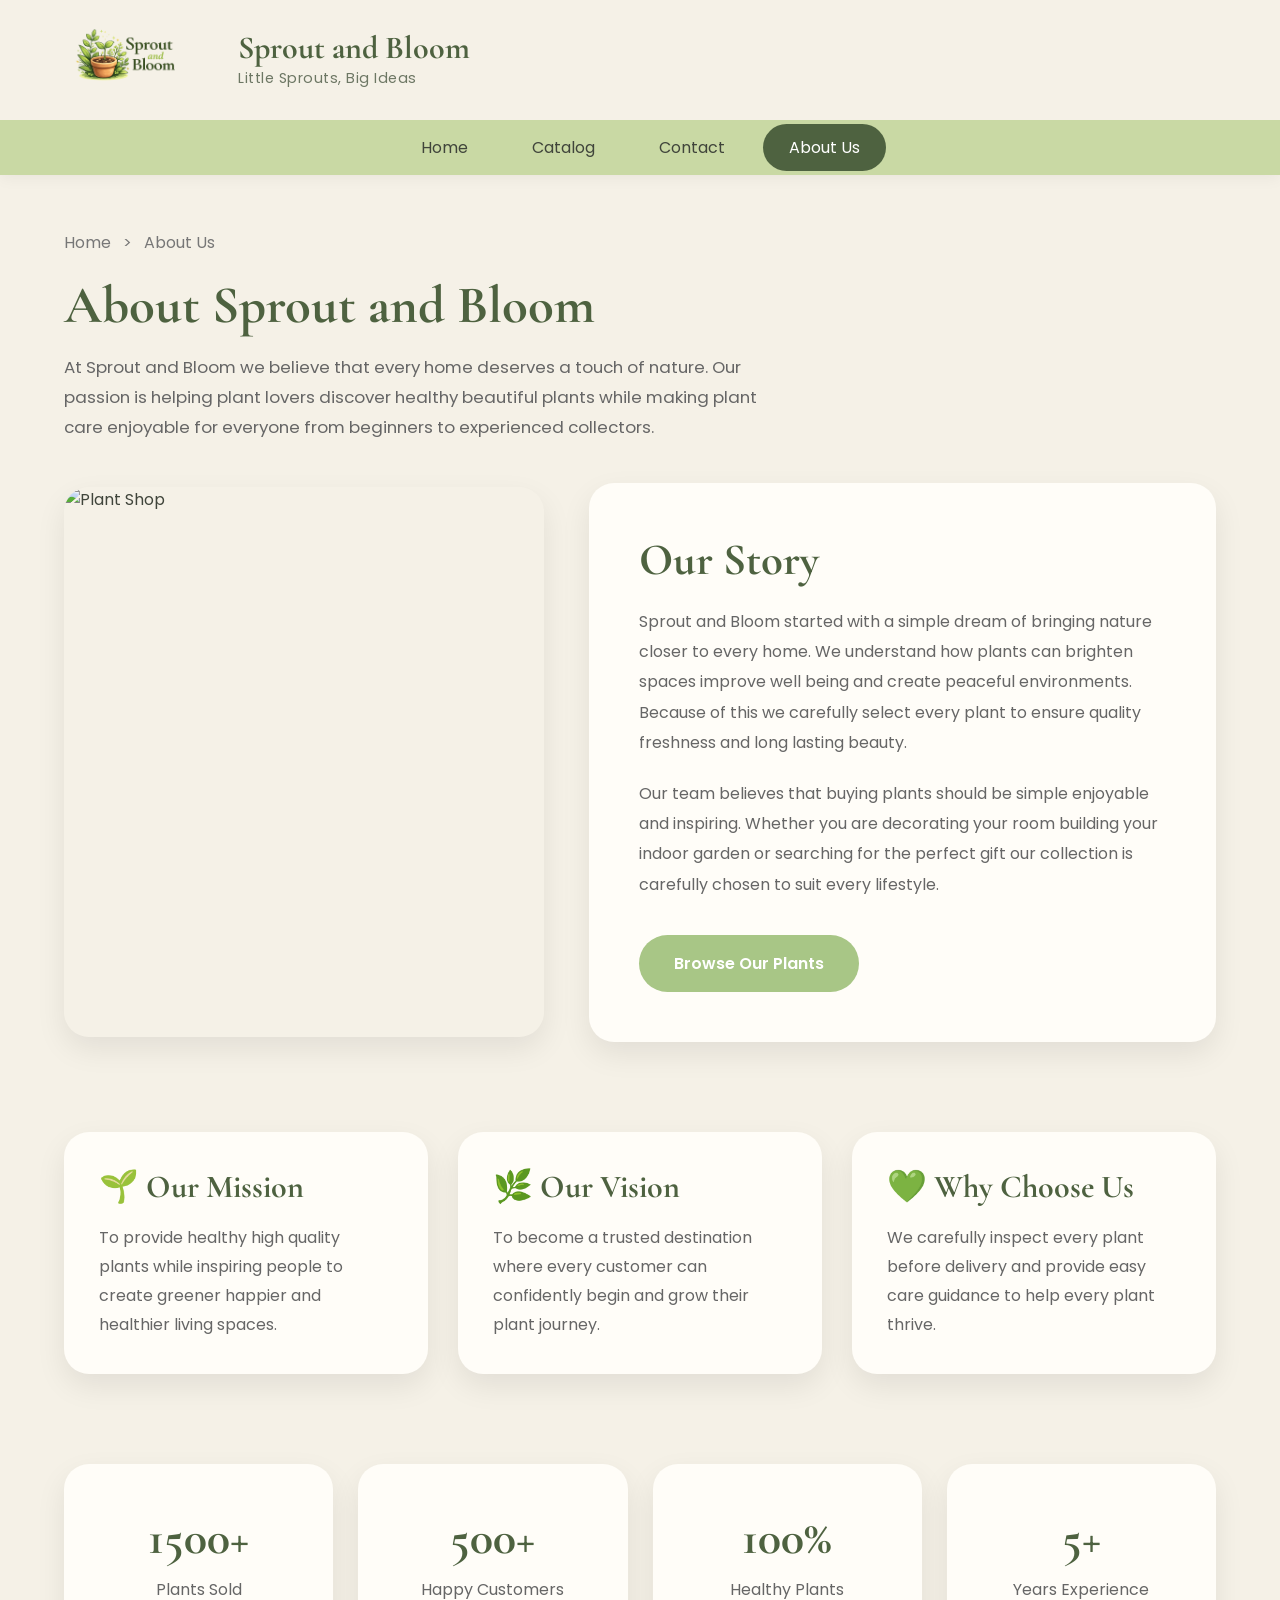
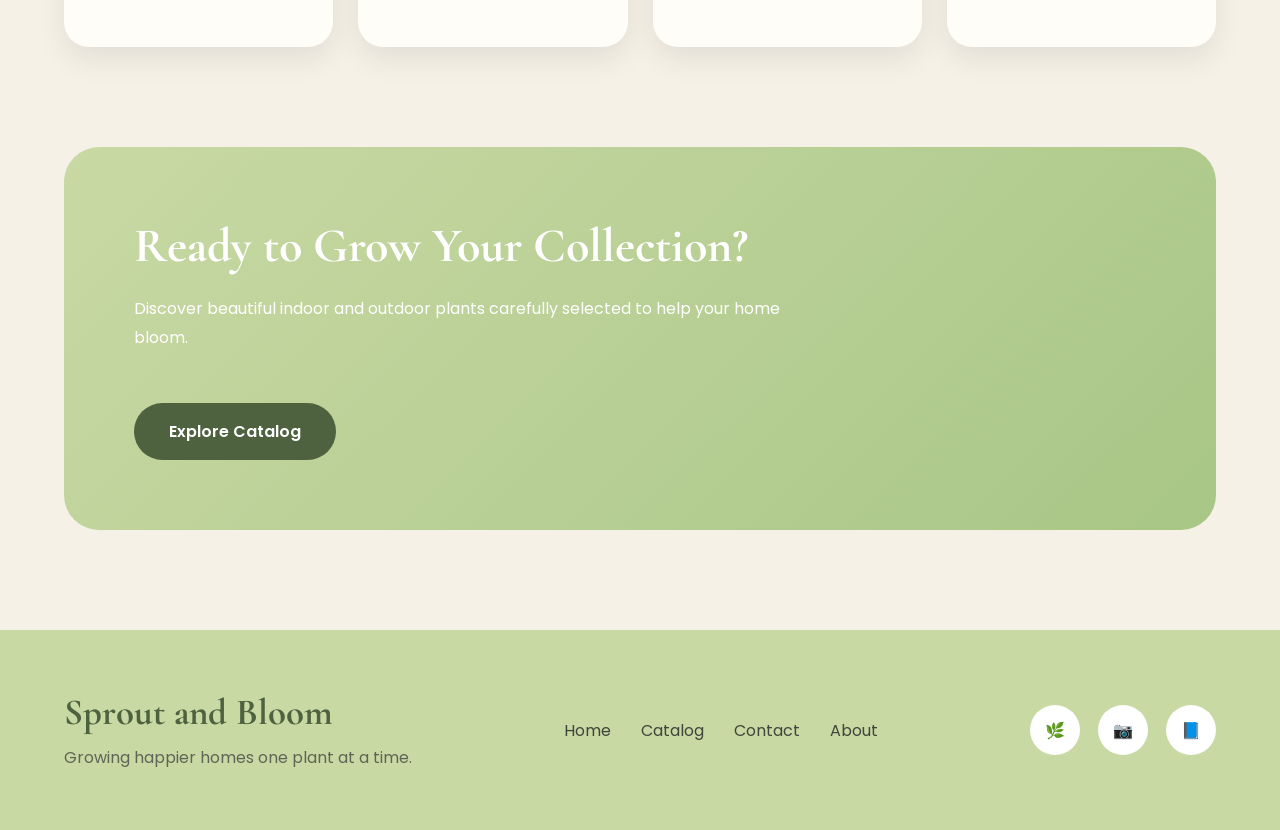
==== commit 3ef380f0: "inayos ung header ng about page" ====
--- a/about.html
+++ b/about.html
@@ -20,24 +20,16 @@
 
 <div class="top-header">
 
-<div class="logo-section">
-<img src="pic/LOGO.png" alt="Logo">
-
-<div class="logo-text">
-<h1>Sprout and Bloom</h1>
-<p>Little Sprouts Big Ideas</p>
-</div>
-</div>
-
-<div class="search-container">
-<input type="text" placeholder="Search plants...">
-<button>🔍</button>
-</div>
-
-<div class="user-actions">
-<a href="#">Login</a>
-<button class="profile-btn">👤</button>
-</div>
+    <div class="logo-section">
+
+        <img src="pic/LOGO.png" alt="Logo">
+
+        <div class="logo-text">
+            <h1>Sprout and Bloom</h1>
+            <p>Little Sprouts, Big Ideas</p>
+        </div>
+
+    </div>
 
 </div>
 
--- a/about.css
+++ b/about.css
@@ -55,159 +55,38 @@
 /* ---------- Top Header ---------- */
 
 .top-header{
-
     height:120px;
-
-    display:flex;
-
+    display:flex;
     align-items:center;
-
     justify-content:space-between;
-
+    overflow:hidden;
     padding:0 40px;
-
 }
 
 .logo-section{
-
-    display:flex;
-
+    display:flex;
     align-items:center;
-
     gap:18px;
 
 }
 
 .logo-section img{
-
-    width:180px;
-
+    width: 180px;
     height:auto;
-
 }
 
 .logo-text h1{
-
-    font-family:'Cormorant Garamond',serif;
-
-    font-size:2.3rem;
-
-    color:#4E6240;
-
+    font-family:'Cormorant Garamond',serif;
+    font-size:2rem;
+    color:#4E6240;
     line-height:1;
-
 }
 
 .logo-text p{
-
-    margin-top:5px;
-
+     margin-top:4px;
     color:#6D7764;
-
     font-size:.9rem;
-
-}
-
-/* ---------- Search ---------- */
-
-.search-container{
-
-    width:470px;
-
-    height:56px;
-
-    background:white;
-
-    border-radius:40px;
-
-    display:flex;
-
-    overflow:hidden;
-
-    box-shadow:0 10px 25px rgba(0,0,0,.08);
-
-}
-
-.search-container input{
-
-    flex:1;
-
-    border:none;
-
-    outline:none;
-
-    background:transparent;
-
-    padding:0 22px;
-
-}
-
-.search-container button{
-
-    width:70px;
-
-    background:#A8C686;
-
-    color:white;
-
-    transition:.3s;
-
-}
-
-.search-container button:hover{
-
-    background:#8FAE69;
-
-}
-
-/* ---------- User ---------- */
-
-.user-actions{
-
-    display:flex;
-
-    align-items:center;
-
-    gap:18px;
-
-}
-
-.user-actions a{
-
-    background:#A8C686;
-
-    color:white;
-
-    padding:12px 28px;
-
-    border-radius:30px;
-
-    transition:.3s;
-
-}
-
-.user-actions a:hover{
-
-    background:#8FAE69;
-
-}
-
-.profile-btn{
-
-    width:52px;
-
-    height:52px;
-
-    border-radius:50%;
-
-    background:white;
-
-    box-shadow:0 8px 20px rgba(0,0,0,.08);
-
-    color:#4E6240;
-
-    font-size:1.2rem;
-
+    letter-spacing:.5px;
 }
 
 /* ==========================================
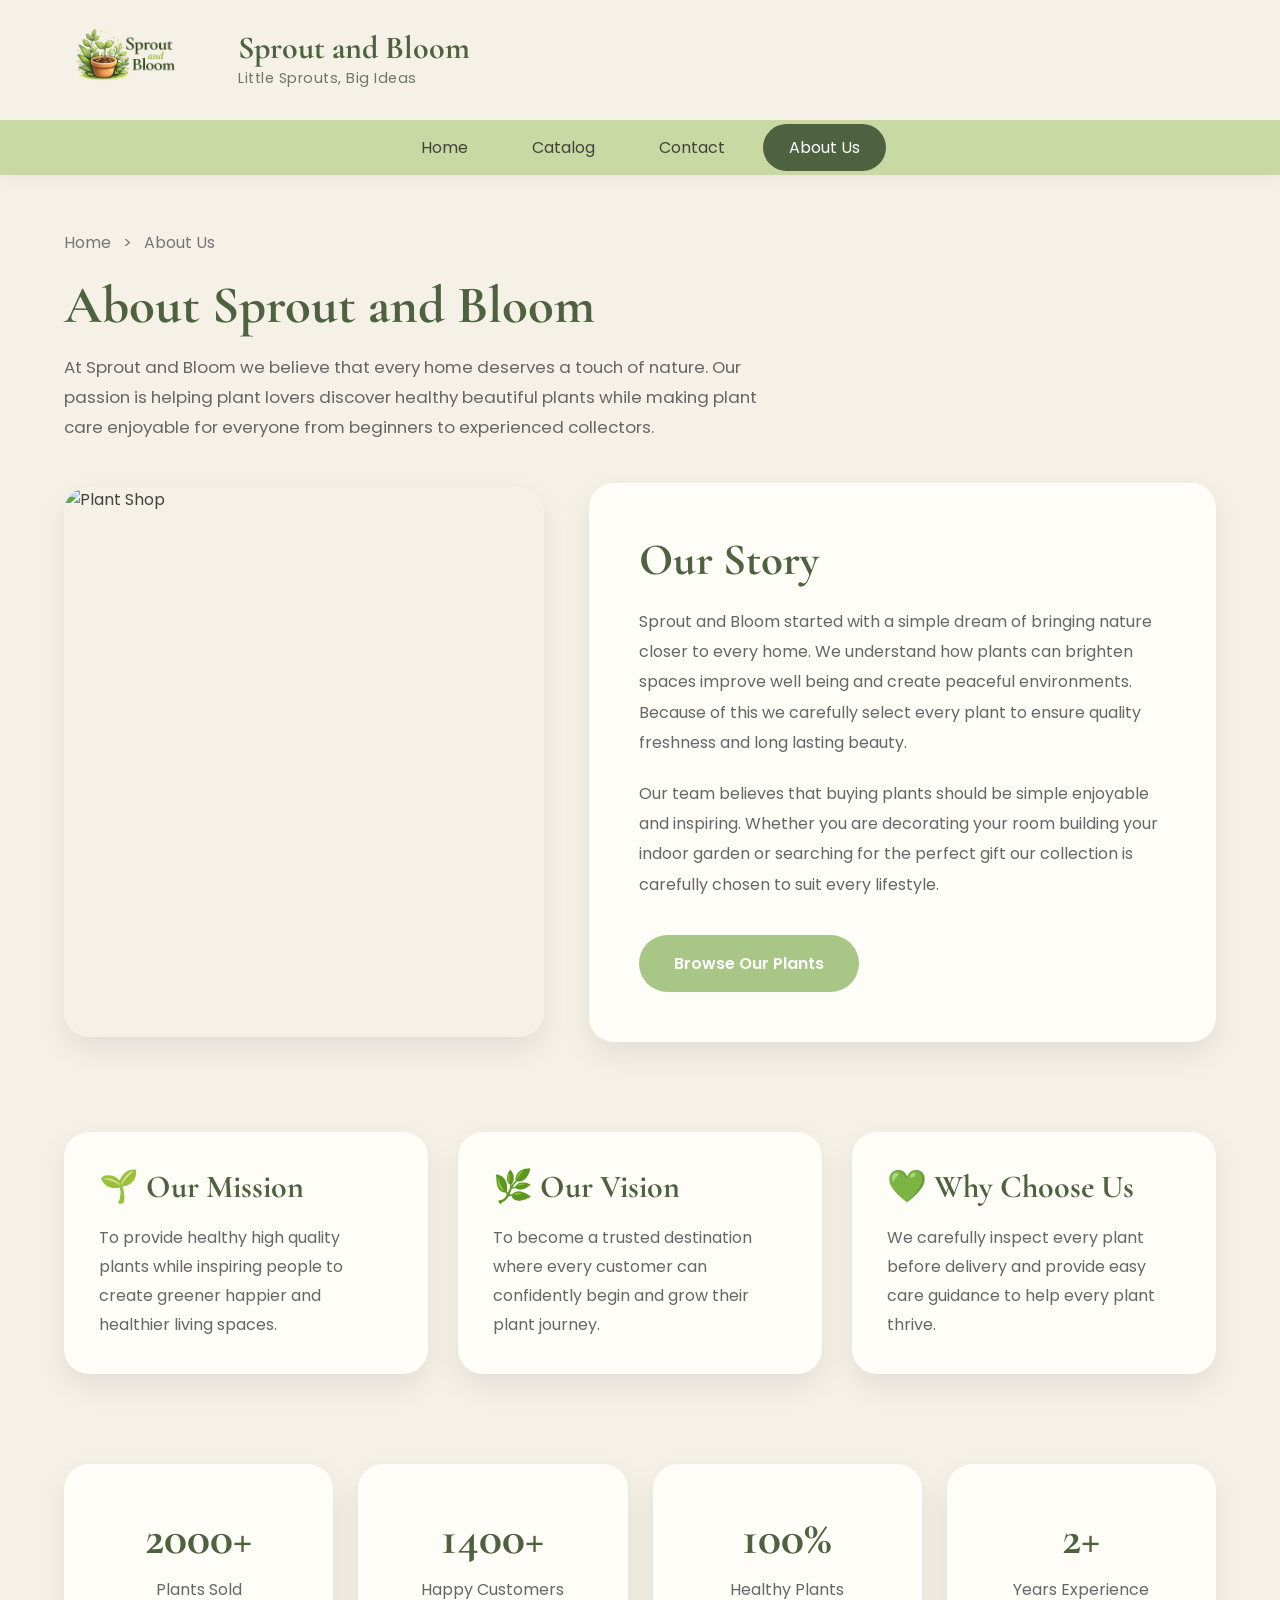
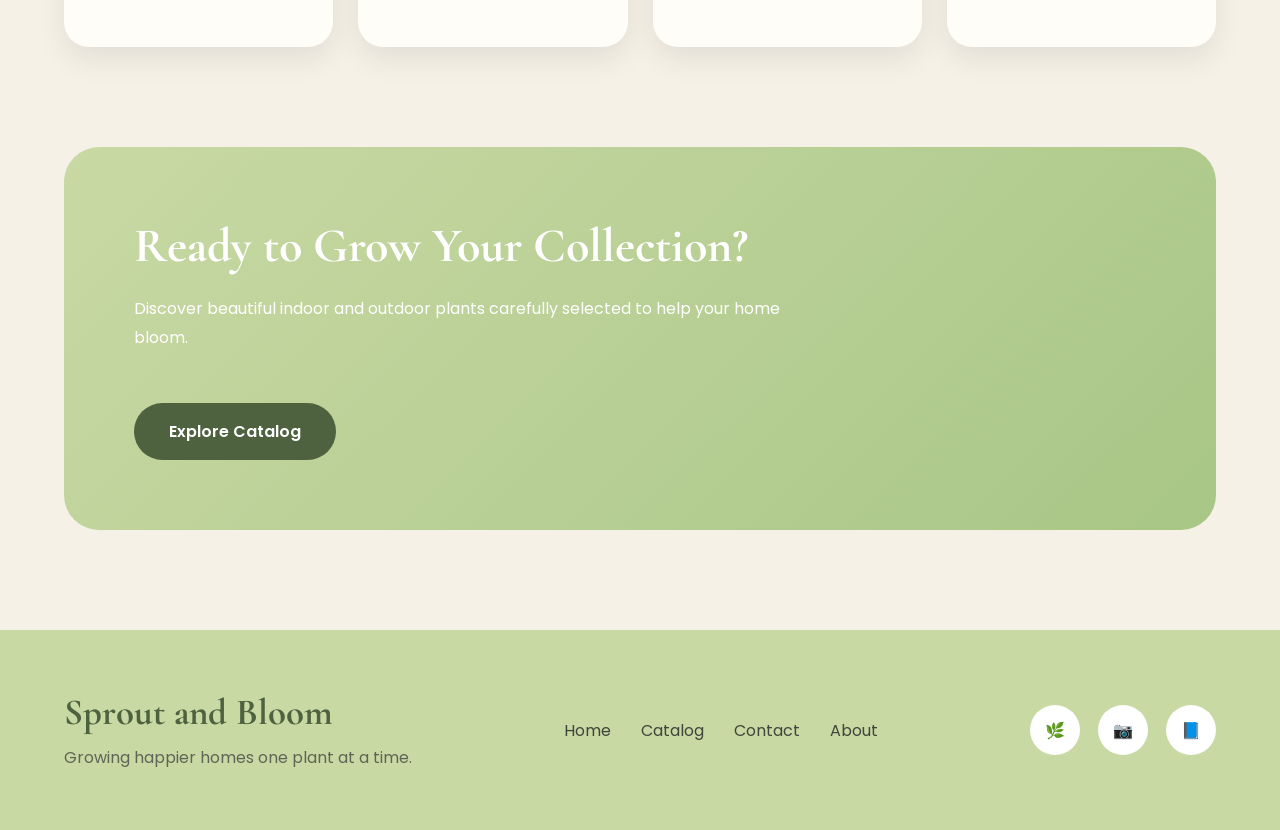
==== commit fa0e55e1: "about us info at bottom" ====
--- a/about.html
+++ b/about.html
@@ -156,7 +156,7 @@
 
 <div class="stat">
 
-<h2>1500+</h2>
+<h2>2000+</h2>
 
 <p>Plants Sold</p>
 
@@ -164,7 +164,7 @@
 
 <div class="stat">
 
-<h2>500+</h2>
+<h2>1400+</h2>
 
 <p>Happy Customers</p>
 
@@ -180,7 +180,7 @@
 
 <div class="stat">
 
-<h2>5+</h2>
+<h2>2+</h2>
 
 <p>Years Experience</p>
 
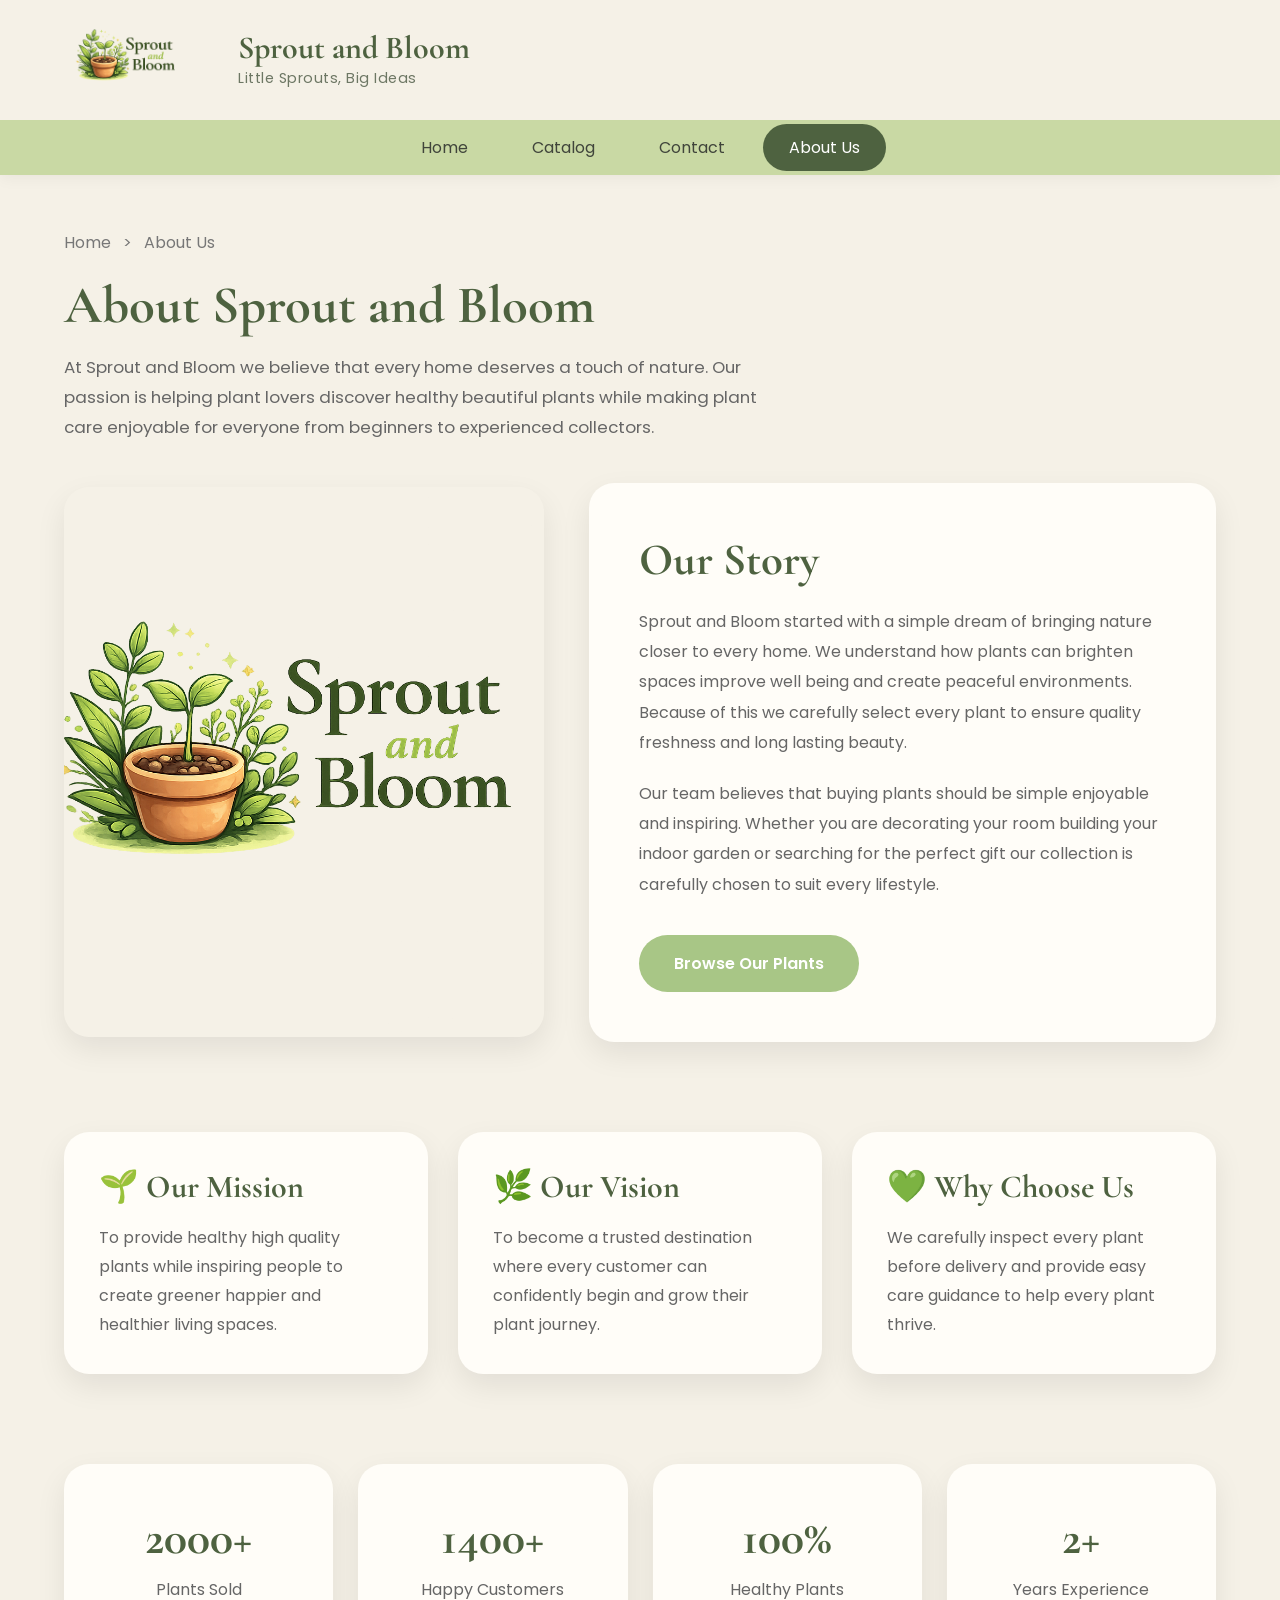
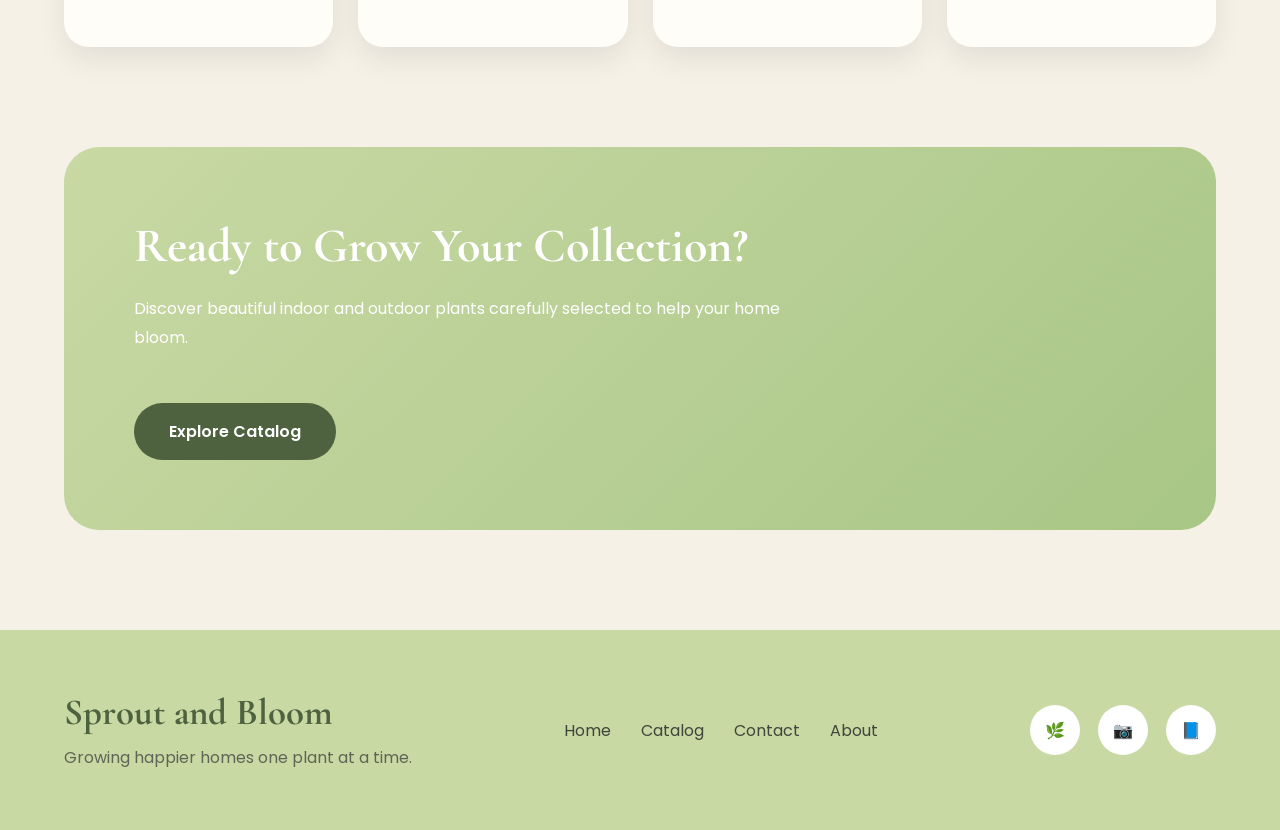
==== commit 349fa140: "image about us" ====
--- a/about.html
+++ b/about.html
@@ -70,7 +70,7 @@
 
 <div class="about-image">
 
-<img src="pic/about.jpg" alt="Plant Shop">
+<img src="pic/LOGO.png" alt="Plant Shop">
 
 </div>
 
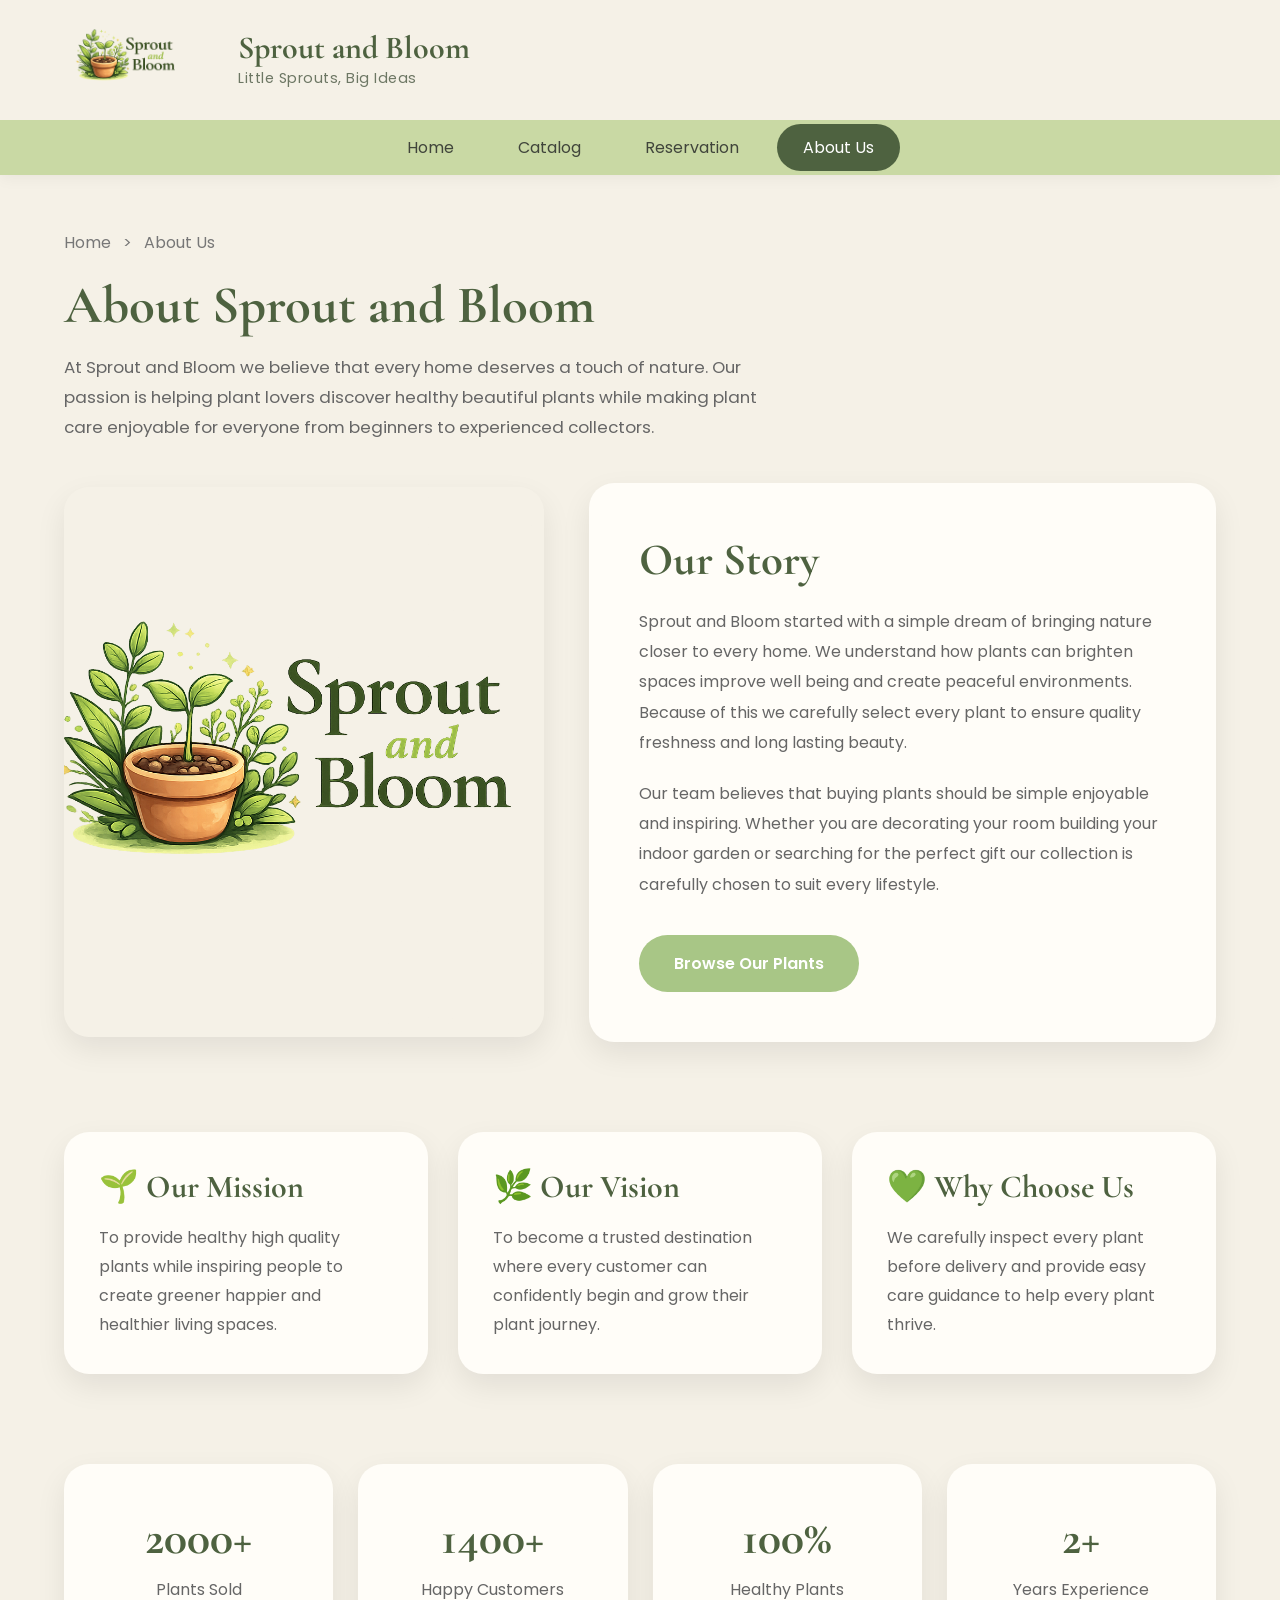
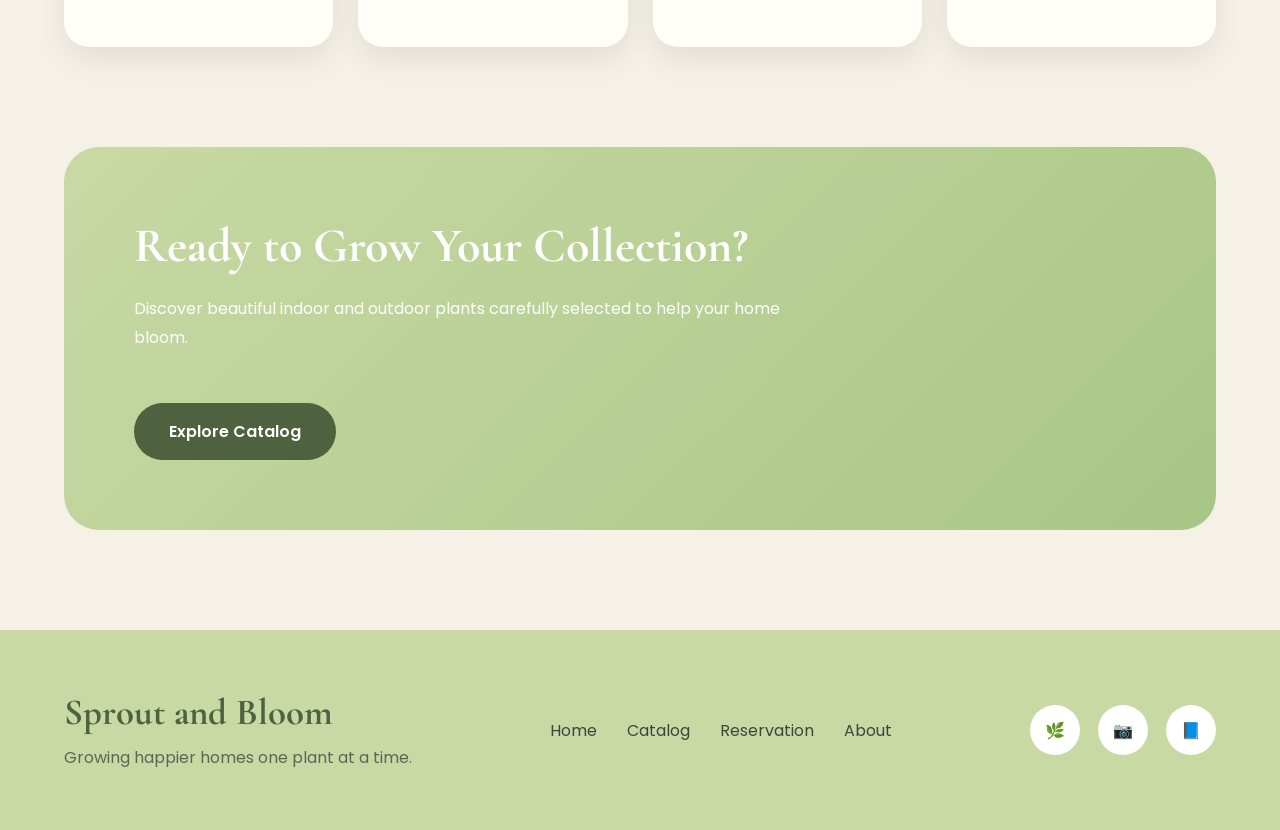
==== commit 4381fbf8: "change contact to reservation" ====
--- a/about.html
+++ b/about.html
@@ -39,7 +39,7 @@
 
 <li><a href="index.html">Home</a></li>
 <li><a href="catalog.html">Catalog</a></li>
-<li><a href="contact.html">Contact</a></li>
+<li><a href="contact.html">Reservation</a></li>
 <li><a href="about.html" class="active">About Us</a></li>
 
 </ul>
@@ -236,7 +236,7 @@
 
 <a href="catalog.html">Catalog</a>
 
-<a href="contact.html">Contact</a>
+<a href="contact.html">Reservation</a>
 
 <a href="about.html">About</a>
 
